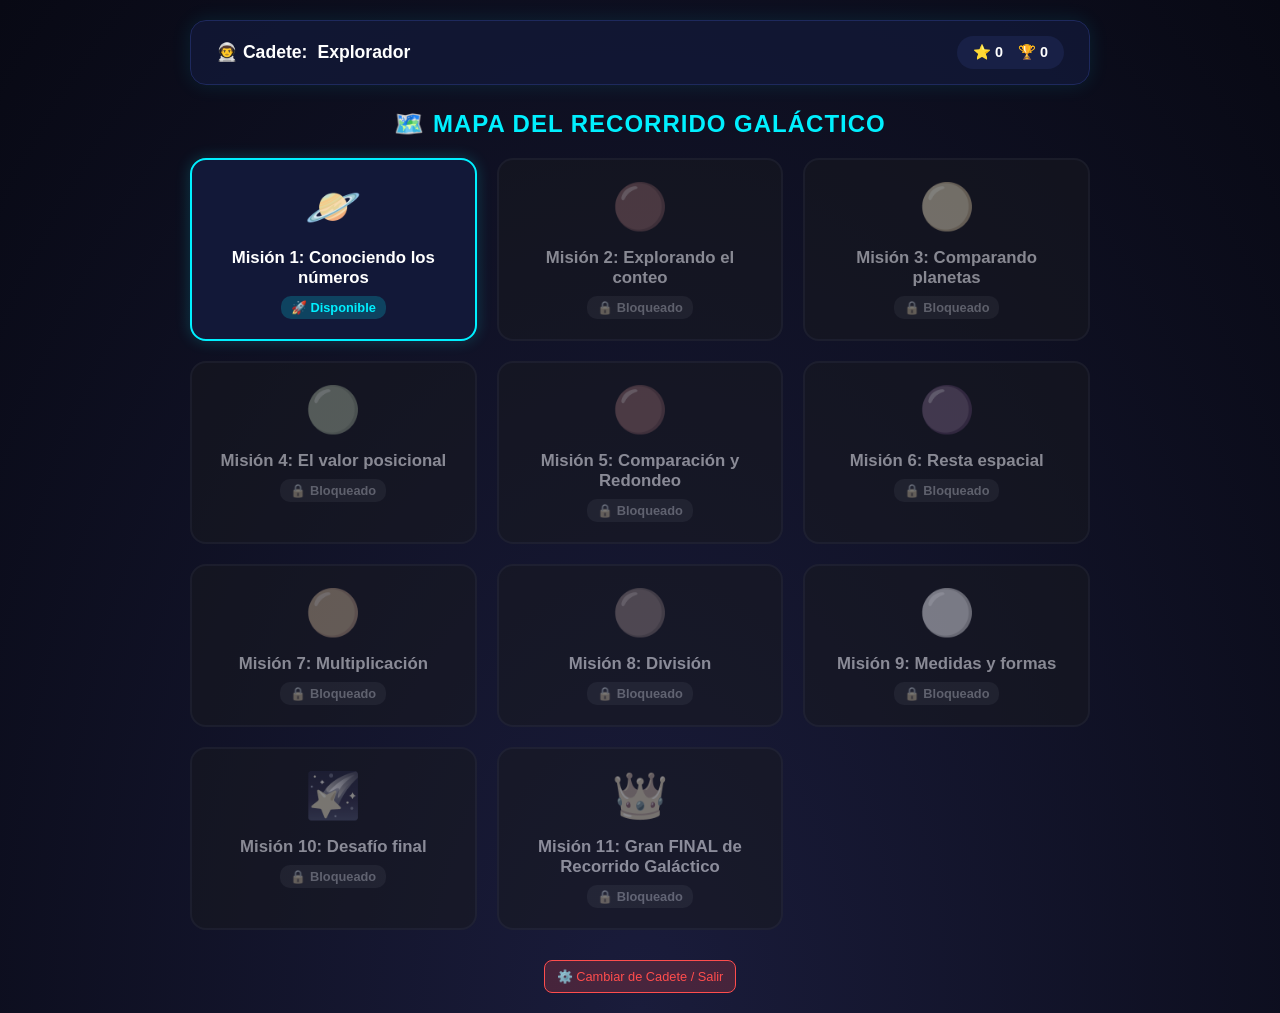
==== map.html @ 0db1de93 "Add initial map.html for galactic missions" ====
<!DOCTYPE html>
<html lang="es">
<head>
    <meta charset="UTF-8">
    <meta name="viewport" content="width=device-width, initial-scale=1.0">
    <title>Mapa de Misiones Espaciales</title>
    <link rel="stylesheet" href="style.css">
    <style>
        * {
            box-sizing: border-box;
            margin: 0;
            padding: 0;
            font-family: 'Segoe UI', Tahoma, Geneva, Verdana, sans-serif;
        }

        body {
            background-color: #0b0f26;
            color: #ffffff;
            min-height: 100vh;
            padding: 20px;
            display: flex;
            flex-direction: column;
            align-items: center;
        }

        .map-container {
            max-width: 900px;
            width: 100%;
        }

        header {
            display: flex;
            justify-content: space-between;
            align-items: center;
            background: rgba(18, 24, 56, 0.8);
            border: 1px solid #1e295d;
            padding: 15px 25px;
            border-radius: 16px;
            margin-bottom: 25px;
            box-shadow: 0 0 20px rgba(0, 240, 255, 0.1);
        }

        .user-info {
            display: flex;
            align-items: center;
            gap: 10px;
            font-weight: bold;
            font-size: 1.1rem;
        }

        .stats-badge {
            background: #182046;
            padding: 8px 16px;
            border-radius: 20px;
            font-size: 0.9rem;
            font-weight: bold;
            display: flex;
            gap: 15px;
        }

        h2 {
            text-align: center;
            color: #00f0ff;
            margin-bottom: 20px;
            letter-spacing: 1px;
        }

        .grid-planets {
            display: grid;
            grid-template-columns: repeat(auto-fit, minmax(220px, 1fr));
            gap: 20px;
        }

        .planet-card {
            background: #121838;
            border: 2px solid #1e295d;
            border-radius: 16px;
            padding: 20px;
            text-align: center;
            transition: all 0.3s ease;
            position: relative;
        }

        .planet-card.unlocked {
            border-color: #00f0ff;
            cursor: pointer;
            box-shadow: 0 0 15px rgba(0, 240, 255, 0.2);
        }

        .planet-card.unlocked:hover {
            transform: translateY(-5px);
            box-shadow: 0 0 25px rgba(0, 240, 255, 0.4);
            background: #182046;
        }

        .planet-card.locked {
            opacity: 0.5;
            filter: grayscale(80%);
            cursor: not-allowed;
        }

        .planet-emoji {
            font-size: 45px;
            margin-bottom: 10px;
        }

        .planet-title {
            font-size: 1.05rem;
            font-weight: bold;
            margin-bottom: 8px;
        }

        .status-tag {
            font-size: 0.8rem;
            font-weight: bold;
            padding: 4px 10px;
            border-radius: 10px;
            display: inline-block;
        }

        .tag-unlocked { background: rgba(0, 240, 255, 0.2); color: #00f0ff; }
        .tag-completed { background: rgba(0, 255, 136, 0.2); color: #00ff88; }
        .tag-locked { background: rgba(255, 255, 255, 0.1); color: #a0aec0; }

        .btn-restart {
            background: rgba(255, 77, 77, 0.2);
            color: #ff4d4d;
            border: 1px solid #ff4d4d;
            padding: 8px 12px;
            border-radius: 8px;
            cursor: pointer;
            font-size: 0.8rem;
            margin-top: 30px;
        }
    </style>
</head>
<body>

    <div class="map-container">
        <header>
            <div class="user-info">
                👨‍🚀 Cadete: <span id="display-name">Explorador</span>
            </div>
            <div class="stats-badge">
                <span>⭐ <span id="display-stars">0</span></span>
                <span>🏆 <span id="display-points">0</span></span>
            </div>
        </header>

        <h2>🗺️ MAPA DEL RECORRIDO GALÁCTICO</h2>

        <div class="grid-planets" id="planets-grid">
            <!-- Los planetas se renderizan dinámicamente -->
        </div>

        <div style="text-align: center;">
            <button class="btn-restart" id="btn-logout">⚙️ Cambiar de Cadete / Salir</button>
        </div>
    </div>

    <script>
        const PLANETAS_DATA = [
            { id: 1, name: "Conociendo los números", emoji: "🪐", page: "mission1.html" },
            { id: 2, name: "Explorando el conteo", emoji: "🔴", page: "mission2.html" },
            { id: 3, name: "Comparando planetas", emoji: "🟡", page: "mission3.html" },
            { id: 4, name: "El valor posicional", emoji: "🟢", page: "mission4.html" },
            { id: 5, name: "Comparación y Redondeo", emoji: "🔴", page: "mission5.html" },
            { id: 6, name: "Resta espacial", emoji: "🟣", page: "mission6.html" },
            { id: 7, name: "Multiplicación", emoji: "🟠", page: "mission7.html" },
            { id: 8, name: "División", emoji: "🟤", page: "mission8.html" },
            { id: 9, name: "Medidas y formas", emoji: "⚪", page: "mission9.html" },
            { id: 10, name: "Desafío final", emoji: "🌠", page: "mission10.html" },
            { id: 11, name: "Gran FINAL de Recorrido Galáctico", emoji: "👑", page: "mission11.html" }
        ];

        document.addEventListener("DOMContentLoaded", () => {
            // Cargar datos del estado
            let state = { playerName: "Explorador", stars: 0, points: 0, unlockedMissions: [1], completedMissions: [] };
            try {
                const saved = localStorage.getItem("GAME_STATE") || localStorage.getItem("MISION_ESPACIAL_DATA");
                if (saved) state = JSON.parse(saved);
            } catch(e) {}

            document.getElementById("display-name").textContent = state.playerName || state.username || "Explorador";
            document.getElementById("display-stars").textContent = state.stars || 0;
            document.getElementById("display-points").textContent = state.points || 0;

            const grid = document.getElementById("planets-grid");
            grid.innerHTML = "";

            const unlocked = state.unlockedMissions || [1];
            const completed = state.completedMissions || [];

            PLANETAS_DATA.forEach(p => {
                const isUnlocked = unlocked.includes(p.id);
                const isCompleted = completed.includes(p.id);

                const card = document.createElement("div");
                card.className = `planet-card ${isUnlocked ? 'unlocked' : 'locked'}`;

                let tagHtml = `<span class="status-tag tag-locked">🔒 Bloqueado</span>`;
                if (isCompleted) {
                    tagHtml = `<span class="status-tag tag-completed">✅ Completado</span>`;
                } else if (isUnlocked) {
                    tagHtml = `<span class="status-tag tag-unlocked">🚀 Disponible</span>`;
                }

                card.innerHTML = `
                    <div class="planet-emoji">${p.emoji}</div>
                    <div class="planet-title">Misión ${p.id}: ${p.name}</div>
                    ${tagHtml}
                `;

                if (isUnlocked) {
                    card.addEventListener("click", () => {
                        window.location.href = p.page;
                    });
                }

                grid.appendChild(card);
            });

            document.getElementById("btn-logout").addEventListener("click", () => {
                window.location.href = "index.html";
            });
        });
    </script>
</body>
</html>
---- style.css ----
/* ========================================== */
/* VARIABLES GLOBALES Y TEMA ESPACIAL         */
/* ========================================== */
:root {
    --bg-dark: #0a0c1b;
    --bg-space: #10142d;
    --primary-cyan: #00f2ff;
    --primary-purple: #7b2cbf;
    --primary-violet: #9d4edd;
    --accent-gold: #ffd166;
    --accent-glow: rgba(0, 242, 255, 0.4);
    --glass-bg: rgba(20, 26, 58, 0.65);
    --glass-border: rgba(255, 255, 255, 0.15);
    --glass-shadow: 0 8px 32px 0 rgba(0, 0, 0, 0.5);
    --text-light: #f8f9fa;
    --text-muted: #a0aab8;
    --font-family: 'Segoe UI', system-ui, -apple-system, sans-serif;
}

/* Reset Básico */
* {
    margin: 0;
    padding: 0;
    box-sizing: border-box;
    font-family: var(--font-family);
    user-select: none;
}

body {
    background-color: var(--bg-dark);
    color: var(--text-light);
    min-height: 100vh;
    overflow-x: hidden;
    position: relative;
    background: radial-gradient(ellipse at bottom, #1a1c3b 0%, #080914 100%);
}

/* ========================================== */
/* FONDO DE ESTRELLAS Y GALAXIA ANIMADO       */
/* ========================================== */
#stars-container, #stars2-container {
    position: fixed;
    top: 0;
    left: 0;
    width: 100%;
    height: 100%;
    pointer-events: none;
    z-index: 0;
}

#stars-container {
    background: radial-gradient(2px 2px at 20px 30px, #fff, rgba(0,0,0,0)),
                radial-gradient(2px 2px at 40px 70px, rgba(0, 242, 255, 0.8), rgba(0,0,0,0)),
                radial-gradient(1px 1px at 90px 40px, #fff, rgba(0,0,0,0)),
                radial-gradient(2px 2px at 160px 120px, #9d4edd, rgba(0,0,0,0));
    background-repeat: repeat;
    background-size: 200px 200px;
    opacity: 0.6;
    animation: starsMove 100s linear infinite;
}

#stars2-container {
    background: radial-gradient(1.5px 1.5px at 50px 160px, #fff, rgba(0,0,0,0)),
                radial-gradient(2px 2px at 130px 80px, #ffd166, rgba(0,0,0,0));
    background-repeat: repeat;
    background-size: 300px 300px;
    opacity: 0.4;
    animation: starsMove 150s linear infinite reverse;
}

@keyframes starsMove {
    from { transform: translateY(0); }
    to { transform: translateY(-1000px); }
}

/* Container Principal */
.app-container {
    position: relative;
    z-index: 1;
    max-width: 1200px;
    margin: 0 auto;
    padding: 20px;
    min-height: 100vh;
    display: flex;
    flex-direction: column;
    justify-content: center;
}

/* Estilo Glassmorphism General */
.glassmorphism {
    background: var(--glass-bg);
    backdrop-filter: blur(16px);
    -webkit-backdrop-filter: blur(16px);
    border: 1px solid var(--glass-border);
    border-radius: 24px;
    box-shadow: var(--glass-shadow);
}

/* Manejo de Pantallas */
.screen {
    display: none;
    opacity: 0;
    transition: opacity 0.4s ease-in-out;
}

.screen.active {
    display: flex;
    flex-direction: column;
    align-items: center;
    opacity: 1;
}

/* ========================================== */
/* PANTALLA DE INICIO                         */
/* ========================================== */
.hero-card {
    width: 100%;
    max-width: 520px;
    padding: 40px 30px;
    text-align: center;
    position: relative;
    border: 1px solid rgba(0, 242, 255, 0.3);
    box-shadow: 0 0 30px rgba(0, 242, 255, 0.15);
}

.space-ship-badge {
    font-size: 3.5rem;
    margin-bottom: 10px;
    display: inline-block;
    filter: drop-shadow(0 0 15px var(--primary-cyan));
    animation: floatShip 3s ease-in-out infinite;
}

@keyframes floatShip {
    0%, 100% { transform: translateY(0) rotate(0deg); }
    50% { transform: translateY(-10px) rotate(3deg); }
}

.game-title {
    font-size: 2.2rem;
    font-weight: 800;
    letter-spacing: 2px;
    color: var(--text-light);
    text-transform: uppercase;
    line-height: 1.2;
}

.game-title .highlight {
    color: var(--primary-cyan);
    text-shadow: 0 0 15px rgba(0, 242, 255, 0.6);
}

.game-subtitle {
    font-size: 0.95rem;
    color: var(--text-muted);
    margin: 12px 0 25px 0;
    font-style: italic;
}

/* Perfil del Jugador */
.player-profile-card {
    background: rgba(10, 12, 27, 0.6);
    border: 1px solid rgba(255, 255, 255, 0.1);
    border-radius: 16px;
    padding: 15px;
    display: flex;
    align-items: center;
    gap: 15px;
    margin-bottom: 20px;
}

.avatar-selection .avatar-icon {
    font-size: 2.2rem;
    background: rgba(157, 78, 221, 0.2);
    border: 1px solid var(--primary-violet);
    padding: 10px;
    border-radius: 50%;
    box-shadow: 0 0 10px rgba(157, 78, 221, 0.4);
}

.player-info {
    flex: 1;
    text-align: left;
}

.player-info label {
    display: block;
    font-size: 0.75rem;
    color: var(--primary-cyan);
    text-transform: uppercase;
    letter-spacing: 1px;
    margin-bottom: 4px;
}

.player-info input {
    width: 100%;
    background: transparent;
    border: none;
    border-bottom: 2px solid var(--primary-cyan);
    color: var(--text-light);
    font-size: 1.1rem;
    font-weight: 600;
    outline: none;
    padding: 2px 0;
}

/* Barra de Estadísticas */
.stats-summary-bar {
    display: flex;
    justify-content: space-around;
    gap: 15px;
    margin-bottom: 30px;
}

.stat-badge {
    background: rgba(255, 255, 255, 0.05);
    padding: 8px 16px;
    border-radius: 12px;
    font-size: 0.9rem;
    border: 1px solid rgba(255, 255, 255, 0.08);
}

.stat-badge .stat-icon {
    margin-right: 5px;
}

/* Botones con estilo Neón */
.btn-primary-space {
    width: 100%;
    background: linear-gradient(135deg, var(--primary-cyan), var(--primary-purple));
    color: #fff;
    border: none;
    padding: 16px 24px;
    border-radius: 16px;
    font-size: 1.1rem;
    font-weight: 700;
    letter-spacing: 1.5px;
    cursor: pointer;
    box-shadow: 0 0 20px rgba(0, 242, 255, 0.4);
    transition: all 0.3s ease;
    display: flex;
    align-items: center;
    justify-content: center;
    gap: 10px;
}

.btn-primary-space:hover {
    transform: translateY(-3px) scale(1.02);
    box-shadow: 0 0 30px rgba(0, 242, 255, 0.7);
}

.btn-primary-space:active {
    transform: translateY(1px);
}

.btn-secondary-space {
    background: rgba(255, 255, 255, 0.1);
    border: 1px solid rgba(255, 255, 255, 0.2);
    color: var(--text-light);
    padding: 8px 14px;
    border-radius: 10px;
    font-size: 0.85rem;
    cursor: pointer;
    transition: all 0.2s ease;
}

.btn-secondary-space:hover {
    background: rgba(255, 255, 255, 0.2);
}

/* ========================================== */
/* PANTALLA MAPA DEL UNIVERSO                 */
/* ========================================== */
.map-view {
    width: 100%;
    text-align: center;
    margin-top: 20px;
}

.top-nav {
    width: 100%;
    display: flex;
    justify-content: space-between;
    align-items: center;
    padding: 12px 24px;
    margin-bottom: 20px;
}

.user-pill {
    display: flex;
    align-items: center;
    gap: 8px;
    font-weight: 600;
}

.nav-stats {
    display: flex;
    gap: 15px;
}

.stat-pill {
    background: rgba(0, 0, 0, 0.3);
    padding: 6px 14px;
    border-radius: 20px;
    border: 1px solid rgba(255, 255, 255, 0.1);
    font-weight: 600;
}

.section-title {
    font-size: 1.8rem;
    color: var(--primary-cyan);
    text-shadow: 0 0 10px rgba(0, 242, 255, 0.4);
}

.section-subtitle {
    color: var(--text-muted);
    font-size: 0.95rem;
    margin-bottom: 30px;
}

/* Rejilla de Planetas */
.planets-grid {
    display: grid;
    grid-template-columns: repeat(auto-fit, minmax(220px, 1fr));
    gap: 25px;
    padding: 10px;
}

/* Tarjeta de Planeta */
.planet-card {
    background: var(--glass-bg);
    border: 1px solid var(--glass-border);
    border-radius: 20px;
    padding: 20px;
    text-align: center;
    position: relative;
    transition: all 0.3s ease;
    display: flex;
    flex-direction: column;
    align-items: center;
}

.planet-card.unlocked {
    border-color: var(--primary-cyan);
    box-shadow: 0 0 20px rgba(0, 242, 255, 0.2);
    cursor: pointer;
}

.planet-card.unlocked:hover {
    transform: translateY(-8px) scale(1.03);
    box-shadow: 0 0 30px rgba(0, 242, 255, 0.5);
}

.planet-card.locked {
    opacity: 0.5;
    filter: grayscale(80%);
    cursor: not-allowed;
}

.planet-visual {
    font-size: 3.5rem;
    margin: 10px 0;
    filter: drop-shadow(0 0 10px rgba(255, 255, 255, 0.3));
}

.planet-card.unlocked .planet-visual {
    animation: pulsePlanet 4s ease-in-out infinite;
}

@keyframes pulsePlanet {
    0%, 100% { transform: scale(1); }
    50% { transform: scale(1.08); }
}

.planet-number {
    font-size: 0.75rem;
    text-transform: uppercase;
    letter-spacing: 1px;
    color: var(--primary-cyan);
    font-weight: 700;
}

.planet-title {
    font-size: 1.1rem;
    font-weight: 600;
    margin: 5px 0 10px 0;
}

.planet-status-badge {
    font-size: 0.8rem;
    padding: 4px 10px;
    border-radius: 12px;
    background: rgba(0, 0, 0, 0.4);
}

.planet-card.locked .planet-status-badge {
    color: #ff4d4d;
}

.planet-card.unlocked .planet-status-badge {
    color: #00ff88;
}

/* ========================================== */
/* ADAPTACIÓN RESPONSIVA (CELULARES/TABLETS)   */
/* ========================================== */
@media (max-width: 768px) {
    .hero-card {
        padding: 25px 20px;
    }

    .game-title {
        font-size: 1.7rem;
    }

    .top-nav {
        flex-direction: column;
        gap: 10px;
    }

    .planets-grid {
        grid-template-columns: repeat(auto-fit, minmax(150px, 1fr));
        gap: 15px;
    }

    .planet-visual {
        font-size: 2.8rem;
    }
}
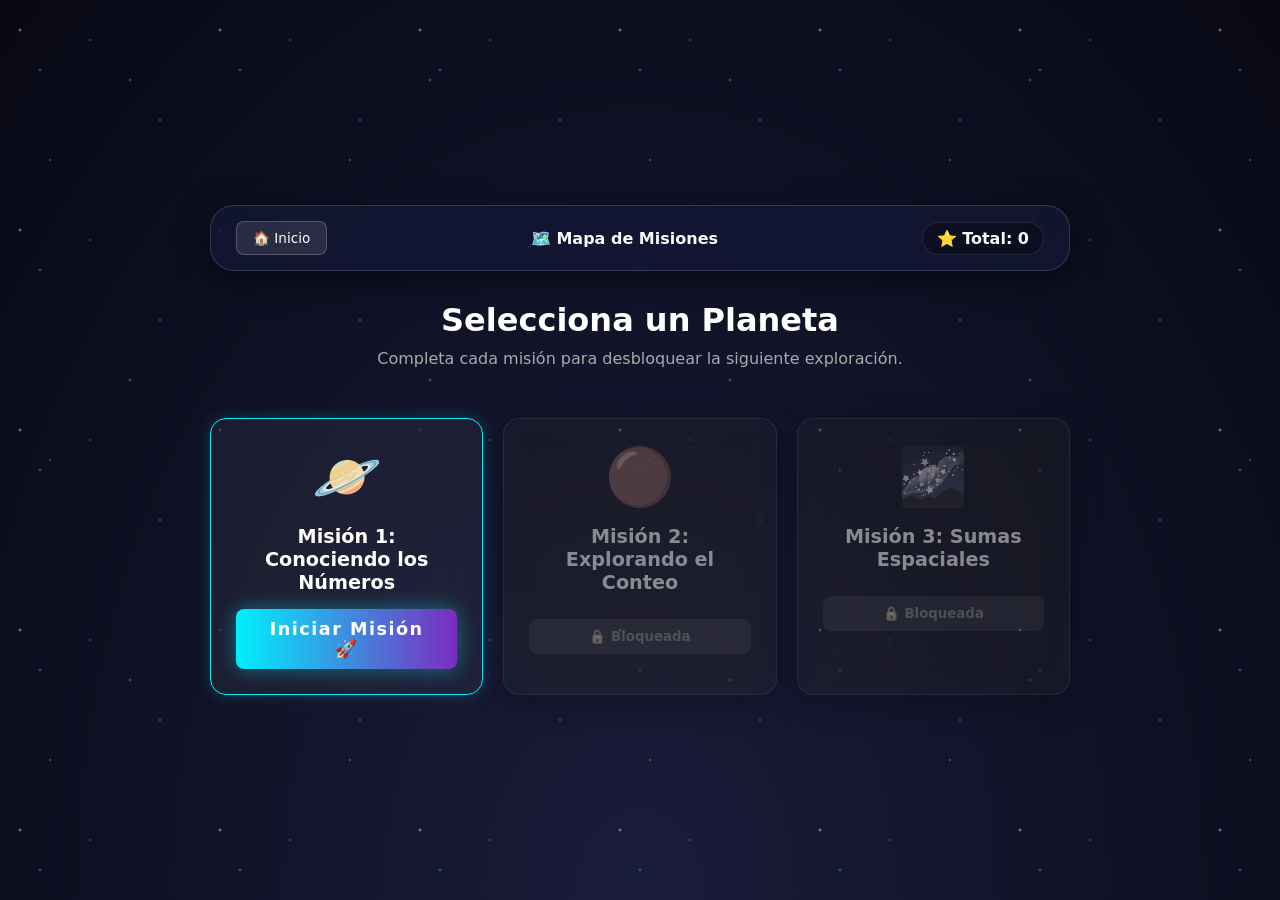
==== commit f1262a14: "Refactor HTML and CSS for mission map layout" ====
--- a/map.html
+++ b/map.html
@@ -6,221 +6,215 @@
     <title>Mapa de Misiones Espaciales</title>
     <link rel="stylesheet" href="style.css">
     <style>
-        * {
-            box-sizing: border-box;
-            margin: 0;
-            padding: 0;
-            font-family: 'Segoe UI', Tahoma, Geneva, Verdana, sans-serif;
-        }
-
-        body {
-            background-color: #0b0f26;
-            color: #ffffff;
-            min-height: 100vh;
-            padding: 20px;
-            display: flex;
-            flex-direction: column;
-            align-items: center;
-        }
-
         .map-container {
             max-width: 900px;
-            width: 100%;
-        }
-
-        header {
+            margin: 0 auto;
+            padding: 20px;
+        }
+
+        .map-header {
             display: flex;
             justify-content: space-between;
             align-items: center;
-            background: rgba(18, 24, 56, 0.8);
-            border: 1px solid #1e295d;
+            margin-bottom: 30px;
             padding: 15px 25px;
+        }
+
+        .missions-grid {
+            display: grid;
+            grid-template-columns: repeat(auto-fit, minmax(250px, 1fr));
+            gap: 20px;
+            margin-top: 20px;
+        }
+
+        .mission-card {
+            padding: 25px;
             border-radius: 16px;
-            margin-bottom: 25px;
-            box-shadow: 0 0 20px rgba(0, 240, 255, 0.1);
-        }
-
-        .user-info {
-            display: flex;
-            align-items: center;
-            gap: 10px;
-            font-weight: bold;
-            font-size: 1.1rem;
-        }
-
-        .stats-badge {
-            background: #182046;
-            padding: 8px 16px;
-            border-radius: 20px;
-            font-size: 0.9rem;
-            font-weight: bold;
-            display: flex;
-            gap: 15px;
-        }
-
-        h2 {
-            text-align: center;
-            color: #00f0ff;
-            margin-bottom: 20px;
-            letter-spacing: 1px;
-        }
-
-        .grid-planets {
-            display: grid;
-            grid-template-columns: repeat(auto-fit, minmax(220px, 1fr));
-            gap: 20px;
-        }
-
-        .planet-card {
-            background: #121838;
-            border: 2px solid #1e295d;
-            border-radius: 16px;
-            padding: 20px;
             text-align: center;
             transition: all 0.3s ease;
             position: relative;
-        }
-
-        .planet-card.unlocked {
+            background: rgba(255, 255, 255, 0.05);
+            border: 1px solid rgba(255, 255, 255, 0.15);
+        }
+
+        /* Estado: Bloqueado */
+        .mission-card.locked {
+            opacity: 0.5;
+            filter: grayscale(0.8);
+            cursor: not-allowed;
+        }
+
+        /* Estado: Desbloqueado */
+        .mission-card.unlocked {
+            opacity: 1;
+            filter: none;
             border-color: #00f0ff;
+            box-shadow: 0 0 15px rgba(0, 240, 255, 0.2);
             cursor: pointer;
-            box-shadow: 0 0 15px rgba(0, 240, 255, 0.2);
-        }
-
-        .planet-card.unlocked:hover {
+        }
+
+        .mission-card.unlocked:hover {
             transform: translateY(-5px);
             box-shadow: 0 0 25px rgba(0, 240, 255, 0.4);
-            background: #182046;
-        }
-
-        .planet-card.locked {
-            opacity: 0.5;
-            filter: grayscale(80%);
+        }
+
+        /* Estado: Completado */
+        .mission-card.completed {
+            border-color: #00ff88;
+            box-shadow: 0 0 15px rgba(0, 255, 136, 0.3);
+        }
+
+        .mission-card.completed::after {
+            content: "✓ COMPLETADA";
+            position: absolute;
+            top: 10px;
+            right: 15px;
+            font-size: 0.75rem;
+            font-weight: bold;
+            color: #00ff88;
+        }
+
+        .planet-icon {
+            font-size: 3.5rem;
+            margin-bottom: 15px;
+        }
+
+        .mission-title {
+            font-size: 1.2rem;
+            font-weight: bold;
+            margin-bottom: 10px;
+            color: #ffffff;
+        }
+
+        .btn-start {
+            margin-top: 15px;
+            padding: 10px 20px;
+            border-radius: 8px;
+            border: none;
+            font-weight: bold;
+            cursor: pointer;
+            width: 100%;
+        }
+
+        .btn-locked {
+            background: rgba(255, 255, 255, 0.1);
+            color: #888;
             cursor: not-allowed;
         }
 
-        .planet-emoji {
-            font-size: 45px;
-            margin-bottom: 10px;
-        }
-
-        .planet-title {
-            font-size: 1.05rem;
-            font-weight: bold;
-            margin-bottom: 8px;
-        }
-
-        .status-tag {
-            font-size: 0.8rem;
-            font-weight: bold;
-            padding: 4px 10px;
-            border-radius: 10px;
-            display: inline-block;
-        }
-
-        .tag-unlocked { background: rgba(0, 240, 255, 0.2); color: #00f0ff; }
-        .tag-completed { background: rgba(0, 255, 136, 0.2); color: #00ff88; }
-        .tag-locked { background: rgba(255, 255, 255, 0.1); color: #a0aec0; }
-
-        .btn-restart {
-            background: rgba(255, 77, 77, 0.2);
-            color: #ff4d4d;
-            border: 1px solid #ff4d4d;
-            padding: 8px 12px;
+        .btn-active {
+            background: linear-gradient(90deg, #00f0ff, #7b2cbf);
+            color: white;
+        }
+
+        .btn-secondary-space {
+            background: rgba(255, 255, 255, 0.1);
+            color: white;
+            border: 1px solid rgba(255, 255, 255, 0.2);
+            padding: 8px 16px;
             border-radius: 8px;
             cursor: pointer;
-            font-size: 0.8rem;
-            margin-top: 30px;
         }
     </style>
 </head>
 <body>
 
-    <div class="map-container">
-        <header>
-            <div class="user-info">
-                👨‍🚀 Cadete: <span id="display-name">Explorador</span>
+    <div id="stars-container"></div>
+    <div id="stars2-container"></div>
+
+    <div class="app-container map-container">
+        
+        <!-- Header con Estadísticas -->
+        <header class="glassmorphism map-header">
+            <button id="btn-home" class="btn-secondary-space">🏠 Inicio</button>
+            <div class="user-pill">🗺️ Mapa de Misiones</div>
+            <div class="stat-pill">⭐ Total: <span id="total-stars">0</span></div>
+        </header>
+
+        <h1 style="text-align: center; margin-bottom: 10px; color: white;">Selecciona un Planeta</h1>
+        <p style="text-align: center; color: #aaa; margin-bottom: 30px;">Completa cada misión para desbloquear la siguiente exploración.</p>
+
+        <!-- Grid con las Misiones -->
+        <div class="missions-grid">
+            
+            <!-- Misión 1 -->
+            <div class="glassmorphism mission-card locked" id="card-m1">
+                <div class="planet-icon">🪐</div>
+                <div class="mission-title">Misión 1: Conociendo los Números</div>
+                <button class="btn-start btn-locked" id="btn-m1" disabled>🔒 Bloqueada</button>
             </div>
-            <div class="stats-badge">
-                <span>⭐ <span id="display-stars">0</span></span>
-                <span>🏆 <span id="display-points">0</span></span>
+
+            <!-- Misión 2 -->
+            <div class="glassmorphism mission-card locked" id="card-m2">
+                <div class="planet-icon">🔴</div>
+                <div class="mission-title">Misión 2: Explorando el Conteo</div>
+                <button class="btn-start btn-locked" id="btn-m2" disabled>🔒 Bloqueada</button>
             </div>
-        </header>
-
-        <h2>🗺️ MAPA DEL RECORRIDO GALÁCTICO</h2>
-
-        <div class="grid-planets" id="planets-grid">
-            <!-- Los planetas se renderizan dinámicamente -->
+
+            <!-- Misión 3 -->
+            <div class="glassmorphism mission-card locked" id="card-m3">
+                <div class="planet-icon">🌌</div>
+                <div class="mission-title">Misión 3: Sumas Espaciales</div>
+                <button class="btn-start btn-locked" id="btn-m3" disabled>🔒 Bloqueada</button>
+            </div>
+
         </div>
 
-        <div style="text-align: center;">
-            <button class="btn-restart" id="btn-logout">⚙️ Cambiar de Cadete / Salir</button>
-        </div>
     </div>
 
     <script>
-        const PLANETAS_DATA = [
-            { id: 1, name: "Conociendo los números", emoji: "🪐", page: "mission1.html" },
-            { id: 2, name: "Explorando el conteo", emoji: "🔴", page: "mission2.html" },
-            { id: 3, name: "Comparando planetas", emoji: "🟡", page: "mission3.html" },
-            { id: 4, name: "El valor posicional", emoji: "🟢", page: "mission4.html" },
-            { id: 5, name: "Comparación y Redondeo", emoji: "🔴", page: "mission5.html" },
-            { id: 6, name: "Resta espacial", emoji: "🟣", page: "mission6.html" },
-            { id: 7, name: "Multiplicación", emoji: "🟠", page: "mission7.html" },
-            { id: 8, name: "División", emoji: "🟤", page: "mission8.html" },
-            { id: 9, name: "Medidas y formas", emoji: "⚪", page: "mission9.html" },
-            { id: 10, name: "Desafío final", emoji: "🌠", page: "mission10.html" },
-            { id: 11, name: "Gran FINAL de Recorrido Galáctico", emoji: "👑", page: "mission11.html" }
-        ];
-
         document.addEventListener("DOMContentLoaded", () => {
-            // Cargar datos del estado
-            let state = { playerName: "Explorador", stars: 0, points: 0, unlockedMissions: [1], completedMissions: [] };
+            // 1. Obtener los datos guardados
+            let data = {};
             try {
                 const saved = localStorage.getItem("GAME_STATE") || localStorage.getItem("MISION_ESPACIAL_DATA");
-                if (saved) state = JSON.parse(saved);
+                if (saved) data = JSON.parse(saved);
             } catch(e) {}
 
-            document.getElementById("display-name").textContent = state.playerName || state.username || "Explorador";
-            document.getElementById("display-stars").textContent = state.stars || 0;
-            document.getElementById("display-points").textContent = state.points || 0;
-
-            const grid = document.getElementById("planets-grid");
-            grid.innerHTML = "";
-
-            const unlocked = state.unlockedMissions || [1];
-            const completed = state.completedMissions || [];
-
-            PLANETAS_DATA.forEach(p => {
-                const isUnlocked = unlocked.includes(p.id);
-                const isCompleted = completed.includes(p.id);
-
-                const card = document.createElement("div");
-                card.className = `planet-card ${isUnlocked ? 'unlocked' : 'locked'}`;
-
-                let tagHtml = `<span class="status-tag tag-locked">🔒 Bloqueado</span>`;
+            // Valores predeterminados si es la primera vez que juega
+            const unlocked = data.unlockedMissions || [1];
+            const completed = data.completedMissions || [];
+            const stars = data.stars || 0;
+
+            // Actualizar total de estrellas en pantalla
+            document.getElementById("total-stars").textContent = stars;
+
+            // Definición de las misiones disponibles
+            const misiones = [
+                { id: 1, card: "card-m1", btn: "btn-m1", file: "mission1.html" },
+                { id: 2, card: "card-m2", btn: "btn-m2", file: "mission2.html" },
+                { id: 3, card: "card-m3", btn: "btn-m3", file: "mission3.html" }
+            ];
+
+            // 2. Renderizar el estado de cada planeta/misión
+            misiones.forEach(m => {
+                const cardEl = document.getElementById(m.card);
+                const btnEl = document.getElementById(m.btn);
+
+                const isUnlocked = unlocked.includes(m.id);
+                const isCompleted = completed.includes(m.id);
+
+                if (isUnlocked) {
+                    cardEl.classList.remove("locked");
+                    cardEl.classList.add("unlocked");
+                    btnEl.classList.remove("btn-locked");
+                    btnEl.classList.add("btn-primary-space", "btn-active");
+                    btnEl.removeAttribute("disabled");
+                    btnEl.textContent = isCompleted ? "Revisar Misión 🚀" : "Iniciar Misión 🚀";
+
+                    // Al hacer clic lleva a la misión
+                    cardEl.onclick = () => {
+                        window.location.href = m.file;
+                    };
+                }
+
                 if (isCompleted) {
-                    tagHtml = `<span class="status-tag tag-completed">✅ Completado</span>`;
-                } else if (isUnlocked) {
-                    tagHtml = `<span class="status-tag tag-unlocked">🚀 Disponible</span>`;
+                    cardEl.classList.add("completed");
                 }
-
-                card.innerHTML = `
-                    <div class="planet-emoji">${p.emoji}</div>
-                    <div class="planet-title">Misión ${p.id}: ${p.name}</div>
-                    ${tagHtml}
-                `;
-
-                if (isUnlocked) {
-                    card.addEventListener("click", () => {
-                        window.location.href = p.page;
-                    });
-                }
-
-                grid.appendChild(card);
             });
 
-            document.getElementById("btn-logout").addEventListener("click", () => {
+            // Botón Inicio
+            document.getElementById("btn-home").addEventListener("click", () => {
                 window.location.href = "index.html";
             });
         });
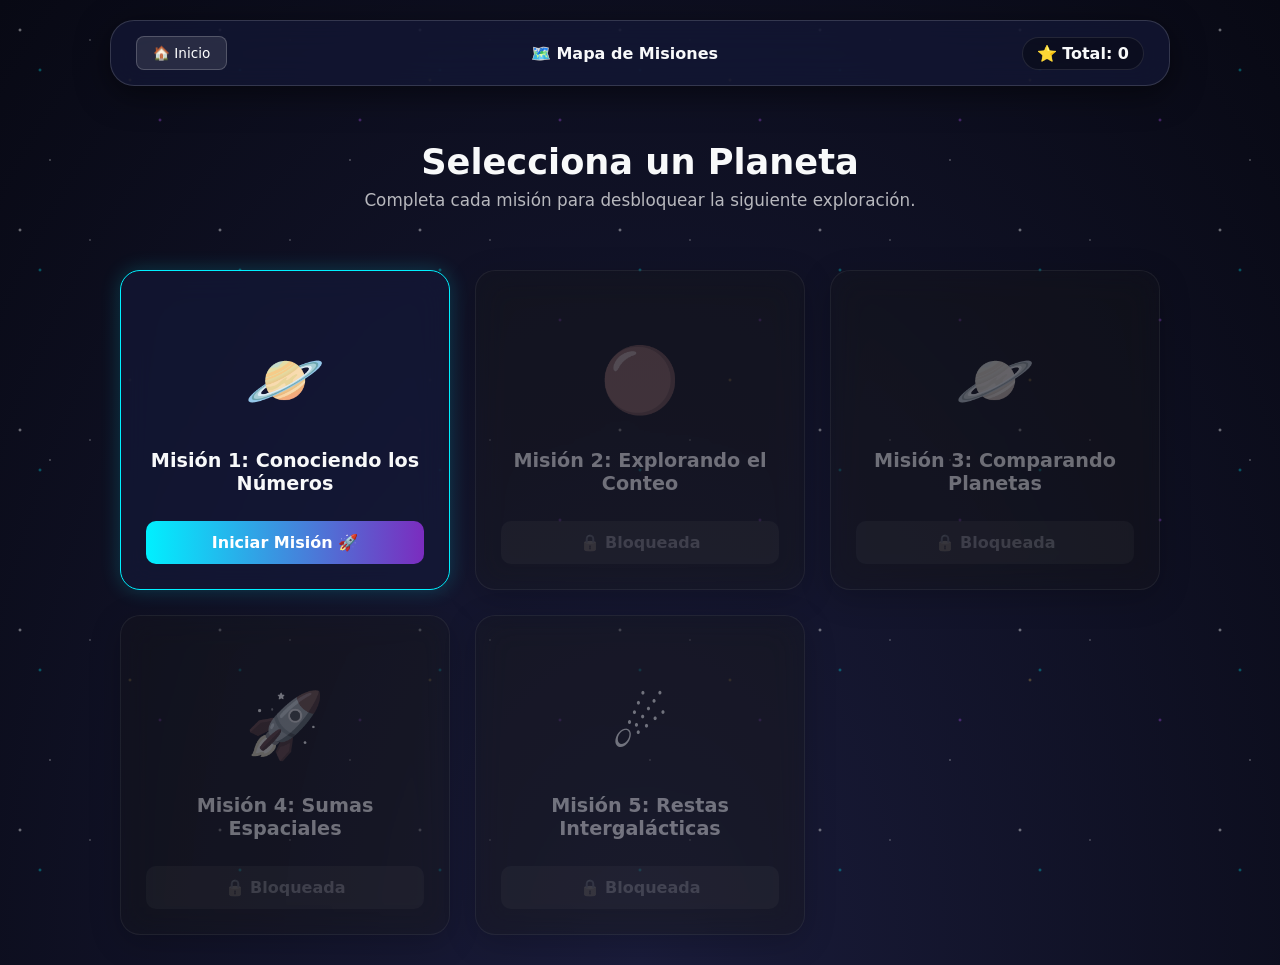
==== commit 1ac492d4: "Update map layout and styling for planets and missions" ====
--- a/map.html
+++ b/map.html
@@ -7,7 +7,7 @@
     <link rel="stylesheet" href="style.css">
     <style>
         .map-container {
-            max-width: 900px;
+            max-width: 1100px;
             margin: 0 auto;
             padding: 20px;
         }
@@ -16,95 +16,106 @@
             display: flex;
             justify-content: space-between;
             align-items: center;
-            margin-bottom: 30px;
+            margin-bottom: 25px;
             padding: 15px 25px;
         }
 
-        .missions-grid {
+        .title-section {
+            text-align: center;
+            margin: 30px 0;
+        }
+
+        .title-section h1 {
+            font-size: 2.2rem;
+            margin-bottom: 8px;
+        }
+
+        .title-section p {
+            color: rgba(255, 255, 255, 0.7);
+            font-size: 1.05rem;
+        }
+
+        /* CUADRÍCULA DE PLANETAS / MISIONES */
+        .planets-grid {
             display: grid;
-            grid-template-columns: repeat(auto-fit, minmax(250px, 1fr));
-            gap: 20px;
+            grid-template-columns: repeat(auto-fit, minmax(260px, 1fr));
+            gap: 25px;
             margin-top: 20px;
         }
 
-        .mission-card {
+        .planet-card {
             padding: 25px;
-            border-radius: 16px;
             text-align: center;
-            transition: all 0.3s ease;
+            display: flex;
+            flex-direction: column;
+            align-items: center;
+            justify-content: space-between;
+            min-height: 320px;
             position: relative;
-            background: rgba(255, 255, 255, 0.05);
-            border: 1px solid rgba(255, 255, 255, 0.15);
-        }
-
-        /* Estado: Bloqueado */
-        .mission-card.locked {
-            opacity: 0.5;
+            transition: transform 0.3s ease, box-shadow 0.3s ease;
+        }
+
+        .planet-card:hover:not(.locked) {
+            transform: translateY(-5px);
+            box-shadow: 0 10px 25px rgba(0, 240, 255, 0.2);
+        }
+
+        .planet-card.completed {
+            border-color: #00ff88;
+        }
+
+        .planet-card.unlocked {
+            border-color: #00f0ff;
+        }
+
+        .planet-card.locked {
+            opacity: 0.4;
             filter: grayscale(0.8);
-            cursor: not-allowed;
-        }
-
-        /* Estado: Desbloqueado */
-        .mission-card.unlocked {
-            opacity: 1;
-            filter: none;
-            border-color: #00f0ff;
-            box-shadow: 0 0 15px rgba(0, 240, 255, 0.2);
-            cursor: pointer;
-        }
-
-        .mission-card.unlocked:hover {
-            transform: translateY(-5px);
-            box-shadow: 0 0 25px rgba(0, 240, 255, 0.4);
-        }
-
-        /* Estado: Completado */
-        .mission-card.completed {
-            border-color: #00ff88;
-            box-shadow: 0 0 15px rgba(0, 255, 136, 0.3);
-        }
-
-        .mission-card.completed::after {
-            content: "✓ COMPLETADA";
-            position: absolute;
-            top: 10px;
-            right: 15px;
-            font-size: 0.75rem;
+        }
+
+        .badge-completed {
+            color: #00ff88;
             font-weight: bold;
-            color: #00ff88;
+            font-size: 0.85rem;
+            margin-bottom: 10px;
         }
 
         .planet-icon {
-            font-size: 3.5rem;
-            margin-bottom: 15px;
-        }
-
-        .mission-title {
+            font-size: 4rem;
+            margin: 15px 0;
+        }
+
+        .planet-title {
             font-size: 1.2rem;
             font-weight: bold;
-            margin-bottom: 10px;
-            color: #ffffff;
+            margin-bottom: 15px;
+        }
+
+        .btn-mission {
+            width: 100%;
+            padding: 12px;
+            border-radius: 10px;
+            font-weight: bold;
+            font-size: 1rem;
+            cursor: pointer;
+            border: none;
+            transition: all 0.2s ease;
         }
 
         .btn-start {
-            margin-top: 15px;
-            padding: 10px 20px;
-            border-radius: 8px;
-            border: none;
-            font-weight: bold;
-            cursor: pointer;
-            width: 100%;
-        }
-
-        .btn-locked {
-            background: rgba(255, 255, 255, 0.1);
-            color: #888;
-            cursor: not-allowed;
-        }
-
-        .btn-active {
             background: linear-gradient(90deg, #00f0ff, #7b2cbf);
             color: white;
+        }
+
+        .btn-review {
+            background: linear-gradient(90deg, #00f0ff, #7b2cbf);
+            color: white;
+        }
+
+        .btn-locked {
+            background: rgba(255, 255, 255, 0.08);
+            color: rgba(255, 255, 255, 0.4);
+            cursor: not-allowed;
         }
 
         .btn-secondary-space {
@@ -124,100 +135,90 @@
 
     <div class="app-container map-container">
         
-        <!-- Header con Estadísticas -->
+        <!-- Header del Mapa -->
         <header class="glassmorphism map-header">
-            <button id="btn-home" class="btn-secondary-space">🏠 Inicio</button>
+            <button id="btn-home" class="btn-secondary-space" onclick="window.location.href='index.html'">🏠 Inicio</button>
             <div class="user-pill">🗺️ Mapa de Misiones</div>
             <div class="stat-pill">⭐ Total: <span id="total-stars">0</span></div>
         </header>
 
-        <h1 style="text-align: center; margin-bottom: 10px; color: white;">Selecciona un Planeta</h1>
-        <p style="text-align: center; color: #aaa; margin-bottom: 30px;">Completa cada misión para desbloquear la siguiente exploración.</p>
-
-        <!-- Grid con las Misiones -->
-        <div class="missions-grid">
-            
-            <!-- Misión 1 -->
-            <div class="glassmorphism mission-card locked" id="card-m1">
-                <div class="planet-icon">🪐</div>
-                <div class="mission-title">Misión 1: Conociendo los Números</div>
-                <button class="btn-start btn-locked" id="btn-m1" disabled>🔒 Bloqueada</button>
-            </div>
-
-            <!-- Misión 2 -->
-            <div class="glassmorphism mission-card locked" id="card-m2">
-                <div class="planet-icon">🔴</div>
-                <div class="mission-title">Misión 2: Explorando el Conteo</div>
-                <button class="btn-start btn-locked" id="btn-m2" disabled>🔒 Bloqueada</button>
-            </div>
-
-            <!-- Misión 3 -->
-            <div class="glassmorphism mission-card locked" id="card-m3">
-                <div class="planet-icon">🌌</div>
-                <div class="mission-title">Misión 3: Sumas Espaciales</div>
-                <button class="btn-start btn-locked" id="btn-m3" disabled>🔒 Bloqueada</button>
-            </div>
-
+        <!-- Título principal -->
+        <div class="title-section">
+            <h1>Selecciona un Planeta</h1>
+            <p>Completa cada misión para desbloquear la siguiente exploración.</p>
         </div>
 
+        <!-- Contenedor donde se muestran TODOS los planetas/misiones -->
+        <div class="planets-grid" id="planets-container">
+            <!-- Se generan dinámicamente con JS -->
+        </div>
+
     </div>
 
     <script>
-        document.addEventListener("DOMContentLoaded", () => {
-            // 1. Obtener los datos guardados
-            let data = {};
+        // LISTA DE TODAS LAS MISIONES DISPONIBLES
+        const misiones = [
+            { id: 1, titulo: "Misión 1: Conociendo los Números", icono: "🪐", url: "mission1.html" },
+            { id: 2, titulo: "Misión 2: Explorando el Conteo", icono: "🔴", url: "mission2.html" },
+            { id: 3, titulo: "Misión 3: Comparando Planetas", icono: "🪐", url: "mission3.html" },
+            { id: 4, titulo: "Misión 4: Sumas Espaciales", icono: "🚀", url: "mission4.html" },
+            { id: 5, titulo: "Misión 5: Restas Intergalácticas", icono: "☄️", url: "mission5.html" }
+        ];
+
+        function renderizarMapa() {
+            // Cargar datos guardados
+            let data = { stars: 0, completedMissions: [], unlockedMissions: [1] };
             try {
                 const saved = localStorage.getItem("GAME_STATE") || localStorage.getItem("MISION_ESPACIAL_DATA");
-                if (saved) data = JSON.parse(saved);
+                if (saved) {
+                    const parsed = JSON.parse(saved);
+                    data.stars = parsed.stars || 0;
+                    data.completedMissions = parsed.completedMissions || [];
+                    data.unlockedMissions = parsed.unlockedMissions || [1];
+                }
             } catch(e) {}
 
-            // Valores predeterminados si es la primera vez que juega
-            const unlocked = data.unlockedMissions || [1];
-            const completed = data.completedMissions || [];
-            const stars = data.stars || 0;
-
-            // Actualizar total de estrellas en pantalla
-            document.getElementById("total-stars").textContent = stars;
-
-            // Definición de las misiones disponibles
-            const misiones = [
-                { id: 1, card: "card-m1", btn: "btn-m1", file: "mission1.html" },
-                { id: 2, card: "card-m2", btn: "btn-m2", file: "mission2.html" },
-                { id: 3, card: "card-m3", btn: "btn-m3", file: "mission3.html" }
-            ];
-
-            // 2. Renderizar el estado de cada planeta/misión
+            document.getElementById("total-stars").textContent = data.stars;
+
+            const container = document.getElementById("planets-container");
+            container.innerHTML = "";
+
+            // Renderizar TODAS las misiones registradas
             misiones.forEach(m => {
-                const cardEl = document.getElementById(m.card);
-                const btnEl = document.getElementById(m.btn);
-
-                const isUnlocked = unlocked.includes(m.id);
-                const isCompleted = completed.includes(m.id);
-
-                if (isUnlocked) {
-                    cardEl.classList.remove("locked");
-                    cardEl.classList.add("unlocked");
-                    btnEl.classList.remove("btn-locked");
-                    btnEl.classList.add("btn-primary-space", "btn-active");
-                    btnEl.removeAttribute("disabled");
-                    btnEl.textContent = isCompleted ? "Revisar Misión 🚀" : "Iniciar Misión 🚀";
-
-                    // Al hacer clic lleva a la misión
-                    cardEl.onclick = () => {
-                        window.location.href = m.file;
-                    };
+                const esCompletada = data.completedMissions.includes(m.id);
+                const esDesbloqueada = data.unlockedMissions.includes(m.id) || m.id === 1;
+
+                const card = document.createElement("div");
+                let estadoClass = "locked";
+                if (esCompletada) estadoClass = "completed";
+                else if (esDesbloqueada) estadoClass = "unlocked";
+
+                card.className = `glassmorphism planet-card ${estadoClass}`;
+
+                let html = "";
+                if (esCompletada) {
+                    html += `<div class="badge-completed">✓ COMPLETADA</div>`;
+                } else {
+                    html += `<div style="height:21px;"></div>`;
                 }
 
-                if (isCompleted) {
-                    cardEl.classList.add("completed");
+                html += `<div class="planet-icon">${m.icono}</div>`;
+                html += `<div class="planet-title">${m.titulo}</div>`;
+
+                if (esCompletada) {
+                    html += `<button class="btn-mission btn-review" onclick="window.location.href='${m.url}'">Revisar Misión 🚀</button>`;
+                } else if (esDesbloqueada) {
+                    html += `<button class="btn-mission btn-start" onclick="window.location.href='${m.url}'">Iniciar Misión 🚀</button>`;
+                } else {
+                    html += `<button class="btn-mission btn-locked" disabled>🔒 Bloqueada</button>`;
                 }
+
+                card.innerHTML = html;
+                container.appendChild(card);
             });
-
-            // Botón Inicio
-            document.getElementById("btn-home").addEventListener("click", () => {
-                window.location.href = "index.html";
-            });
-        });
+        }
+
+        renderizarMapa();
     </script>
 </body>
 </html>
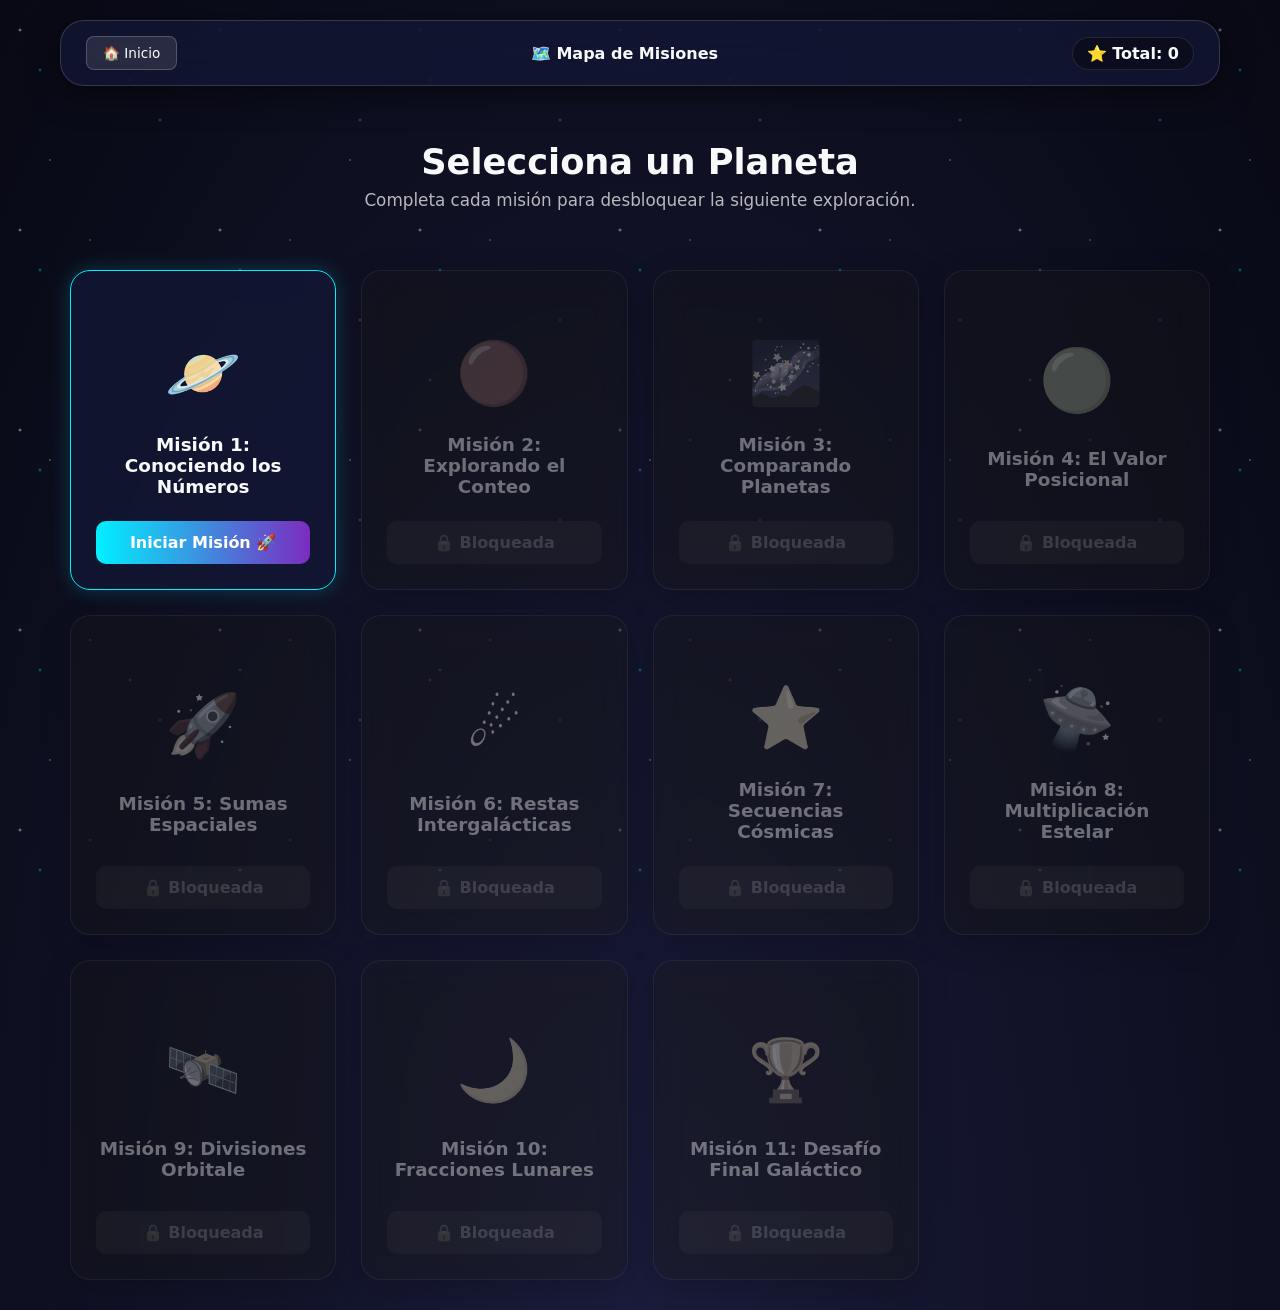
==== commit eb91b7b9: "Update map layout and mission details" ====
--- a/map.html
+++ b/map.html
@@ -7,7 +7,7 @@
     <link rel="stylesheet" href="style.css">
     <style>
         .map-container {
-            max-width: 1100px;
+            max-width: 1200px;
             margin: 0 auto;
             padding: 20px;
         }
@@ -35,10 +35,10 @@
             font-size: 1.05rem;
         }
 
-        /* CUADRÍCULA DE PLANETAS / MISIONES */
+        /* CUADRÍCULA DE 11 PLANETAS EN VARIAS FILAS */
         .planets-grid {
             display: grid;
-            grid-template-columns: repeat(auto-fit, minmax(260px, 1fr));
+            grid-template-columns: repeat(auto-fit, minmax(250px, 1fr));
             gap: 25px;
             margin-top: 20px;
         }
@@ -81,12 +81,12 @@
         }
 
         .planet-icon {
-            font-size: 4rem;
-            margin: 15px 0;
+            font-size: 3.8rem;
+            margin: 12px 0;
         }
 
         .planet-title {
-            font-size: 1.2rem;
+            font-size: 1.15rem;
             font-weight: bold;
             margin-bottom: 15px;
         }
@@ -148,25 +148,28 @@
             <p>Completa cada misión para desbloquear la siguiente exploración.</p>
         </div>
 
-        <!-- Contenedor donde se muestran TODOS los planetas/misiones -->
-        <div class="planets-grid" id="planets-container">
-            <!-- Se generan dinámicamente con JS -->
-        </div>
+        <!-- Contenedor donde se muestran las 11 misiones -->
+        <div class="planets-grid" id="planets-container"></div>
 
     </div>
 
     <script>
-        // LISTA DE TODAS LAS MISIONES DISPONIBLES
+        // LISTA DE LAS 11 MISIONES COMPLETAS
         const misiones = [
             { id: 1, titulo: "Misión 1: Conociendo los Números", icono: "🪐", url: "mission1.html" },
             { id: 2, titulo: "Misión 2: Explorando el Conteo", icono: "🔴", url: "mission2.html" },
-            { id: 3, titulo: "Misión 3: Comparando Planetas", icono: "🪐", url: "mission3.html" },
-            { id: 4, titulo: "Misión 4: Sumas Espaciales", icono: "🚀", url: "mission4.html" },
-            { id: 5, titulo: "Misión 5: Restas Intergalácticas", icono: "☄️", url: "mission5.html" }
+            { id: 3, titulo: "Misión 3: Comparando Planetas", icono: "🌌", url: "mission3.html" },
+            { id: 4, titulo: "Misión 4: El Valor Posicional", icono: "🟢", url: "mission4.html" },
+            { id: 5, titulo: "Misión 5: Sumas Espaciales", icono: "🚀", url: "mission5.html" },
+            { id: 6, titulo: "Misión 6: Restas Intergalácticas", icono: "☄️", url: "mission6.html" },
+            { id: 7, titulo: "Misión 7: Secuencias Cósmicas", icono: "⭐", url: "mission7.html" },
+            { id: 8, titulo: "Misión 8: Multiplicación Estelar", icono: "🛸", url: "mission8.html" },
+            { id: 9, titulo: "Misión 9: Divisiones Orbitale", icono: "🛰️", url: "mission9.html" },
+            { id: 10, titulo: "Misión 10: Fracciones Lunares", icono: "🌙", url: "mission10.html" },
+            { id: 11, titulo: "Misión 11: Desafío Final Galáctico", icono: "🏆", url: "mission11.html" }
         ];
 
         function renderizarMapa() {
-            // Cargar datos guardados
             let data = { stars: 0, completedMissions: [], unlockedMissions: [1] };
             try {
                 const saved = localStorage.getItem("GAME_STATE") || localStorage.getItem("MISION_ESPACIAL_DATA");
@@ -183,7 +186,6 @@
             const container = document.getElementById("planets-container");
             container.innerHTML = "";
 
-            // Renderizar TODAS las misiones registradas
             misiones.forEach(m => {
                 const esCompletada = data.completedMissions.includes(m.id);
                 const esDesbloqueada = data.unlockedMissions.includes(m.id) || m.id === 1;
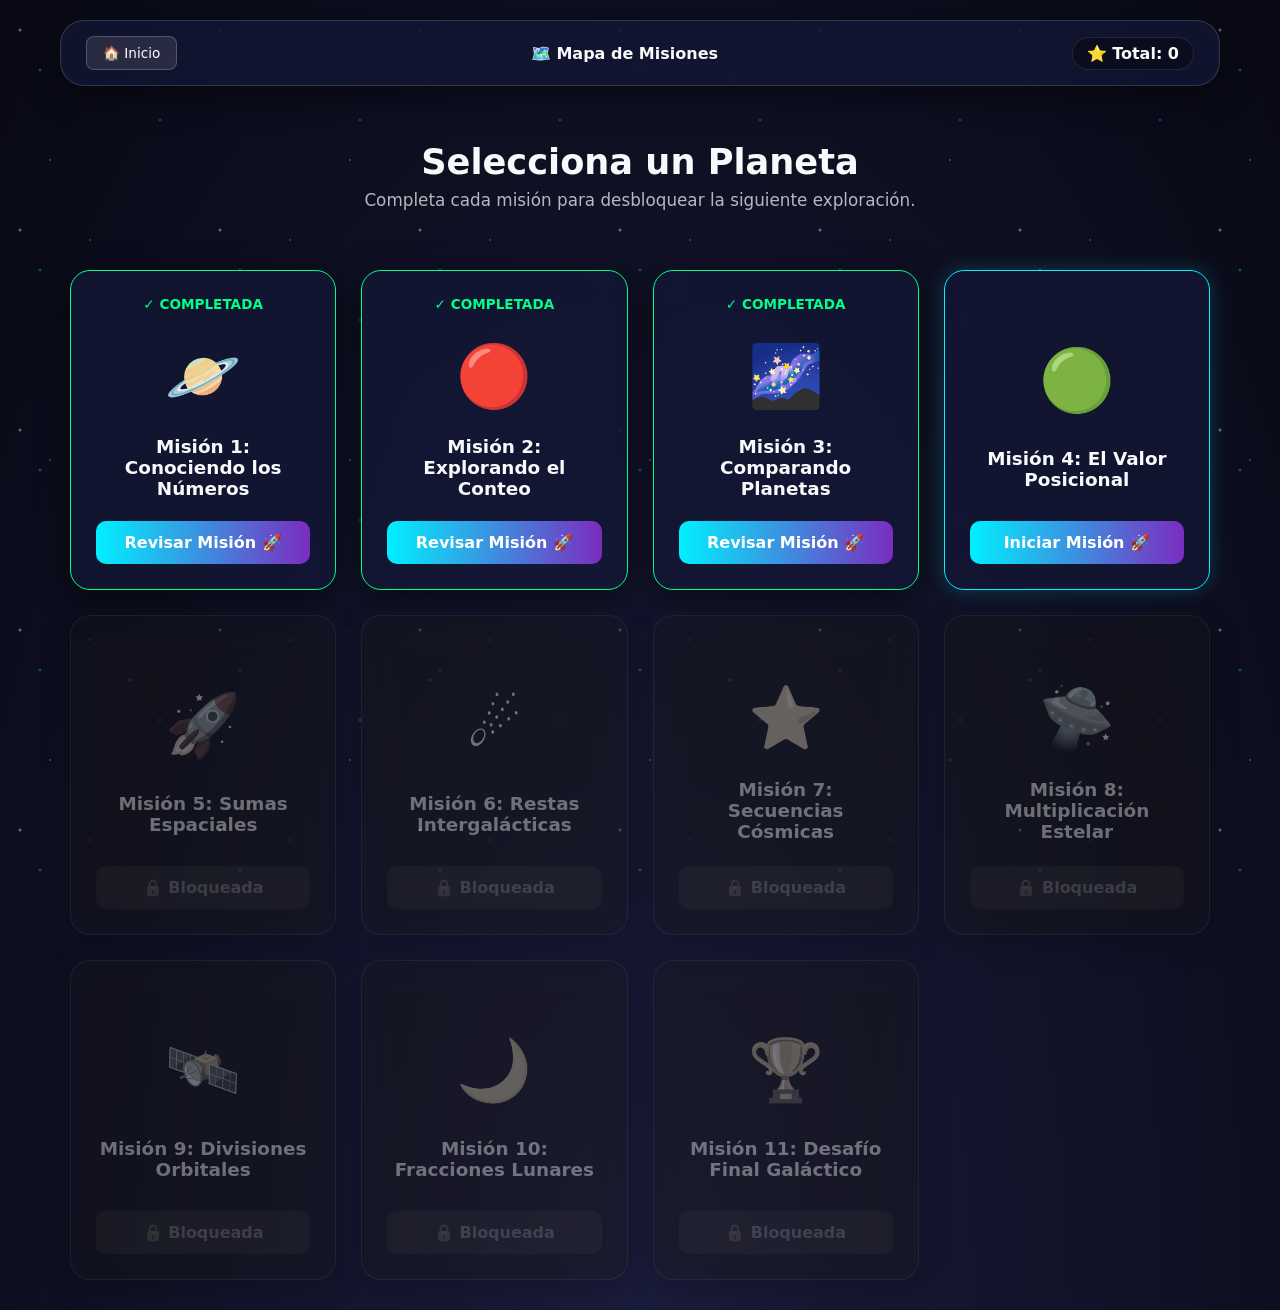
==== commit 3baccb90: "Refactor planet grid and update mission details" ====
--- a/map.html
+++ b/map.html
@@ -35,10 +35,10 @@
             font-size: 1.05rem;
         }
 
-        /* CUADRÍCULA DE 11 PLANETAS EN VARIAS FILAS */
+        /* CUADRÍCULA DE PLANETAS */
         .planets-grid {
             display: grid;
-            grid-template-columns: repeat(auto-fit, minmax(250px, 1fr));
+            grid-template-columns: repeat(auto-fit, minmax(260px, 1fr));
             gap: 25px;
             margin-top: 20px;
         }
@@ -135,26 +135,22 @@
 
     <div class="app-container map-container">
         
-        <!-- Header del Mapa -->
         <header class="glassmorphism map-header">
             <button id="btn-home" class="btn-secondary-space" onclick="window.location.href='index.html'">🏠 Inicio</button>
             <div class="user-pill">🗺️ Mapa de Misiones</div>
             <div class="stat-pill">⭐ Total: <span id="total-stars">0</span></div>
         </header>
 
-        <!-- Título principal -->
         <div class="title-section">
             <h1>Selecciona un Planeta</h1>
             <p>Completa cada misión para desbloquear la siguiente exploración.</p>
         </div>
 
-        <!-- Contenedor donde se muestran las 11 misiones -->
         <div class="planets-grid" id="planets-container"></div>
 
     </div>
 
     <script>
-        // LISTA DE LAS 11 MISIONES COMPLETAS
         const misiones = [
             { id: 1, titulo: "Misión 1: Conociendo los Números", icono: "🪐", url: "mission1.html" },
             { id: 2, titulo: "Misión 2: Explorando el Conteo", icono: "🔴", url: "mission2.html" },
@@ -164,25 +160,27 @@
             { id: 6, titulo: "Misión 6: Restas Intergalácticas", icono: "☄️", url: "mission6.html" },
             { id: 7, titulo: "Misión 7: Secuencias Cósmicas", icono: "⭐", url: "mission7.html" },
             { id: 8, titulo: "Misión 8: Multiplicación Estelar", icono: "🛸", url: "mission8.html" },
-            { id: 9, titulo: "Misión 9: Divisiones Orbitale", icono: "🛰️", url: "mission9.html" },
+            { id: 9, titulo: "Misión 9: Divisiones Orbitales", icono: "🛰️", url: "mission9.html" },
             { id: 10, titulo: "Misión 10: Fracciones Lunares", icono: "🌙", url: "mission10.html" },
             { id: 11, titulo: "Misión 11: Desafío Final Galáctico", icono: "🏆", url: "mission11.html" }
         ];
 
         function renderizarMapa() {
-            let data = { stars: 0, completedMissions: [], unlockedMissions: [1] };
+            let data = { stars: 0, completedMissions: [1, 2, 3], unlockedMissions: [1, 2, 3, 4] };
+            
             try {
                 const saved = localStorage.getItem("GAME_STATE") || localStorage.getItem("MISION_ESPACIAL_DATA");
                 if (saved) {
                     const parsed = JSON.parse(saved);
-                    data.stars = parsed.stars || 0;
-                    data.completedMissions = parsed.completedMissions || [];
-                    data.unlockedMissions = parsed.unlockedMissions || [1];
+                    if (parsed.stars !== undefined) data.stars = parsed.stars;
+                    if (parsed.completedMissions) data.completedMissions = parsed.completedMissions;
+                    if (parsed.unlockedMissions) data.unlockedMissions = parsed.unlockedMissions;
                 }
-            } catch(e) {}
+            } catch(e) {
+                console.error("Error al leer el estado del juego:", e);
+            }
 
             document.getElementById("total-stars").textContent = data.stars;
-
             const container = document.getElementById("planets-container");
             container.innerHTML = "";
 
@@ -197,13 +195,7 @@
 
                 card.className = `glassmorphism planet-card ${estadoClass}`;
 
-                let html = "";
-                if (esCompletada) {
-                    html += `<div class="badge-completed">✓ COMPLETADA</div>`;
-                } else {
-                    html += `<div style="height:21px;"></div>`;
-                }
-
+                let html = esCompletada ? `<div class="badge-completed">✓ COMPLETADA</div>` : `<div style="height:21px;"></div>`;
                 html += `<div class="planet-icon">${m.icono}</div>`;
                 html += `<div class="planet-title">${m.titulo}</div>`;
 
@@ -220,6 +212,8 @@
             });
         }
 
+        // Ejecutar al cargar la página
+        document.addEventListener("DOMContentLoaded", renderizarMapa);
         renderizarMapa();
     </script>
 </body>
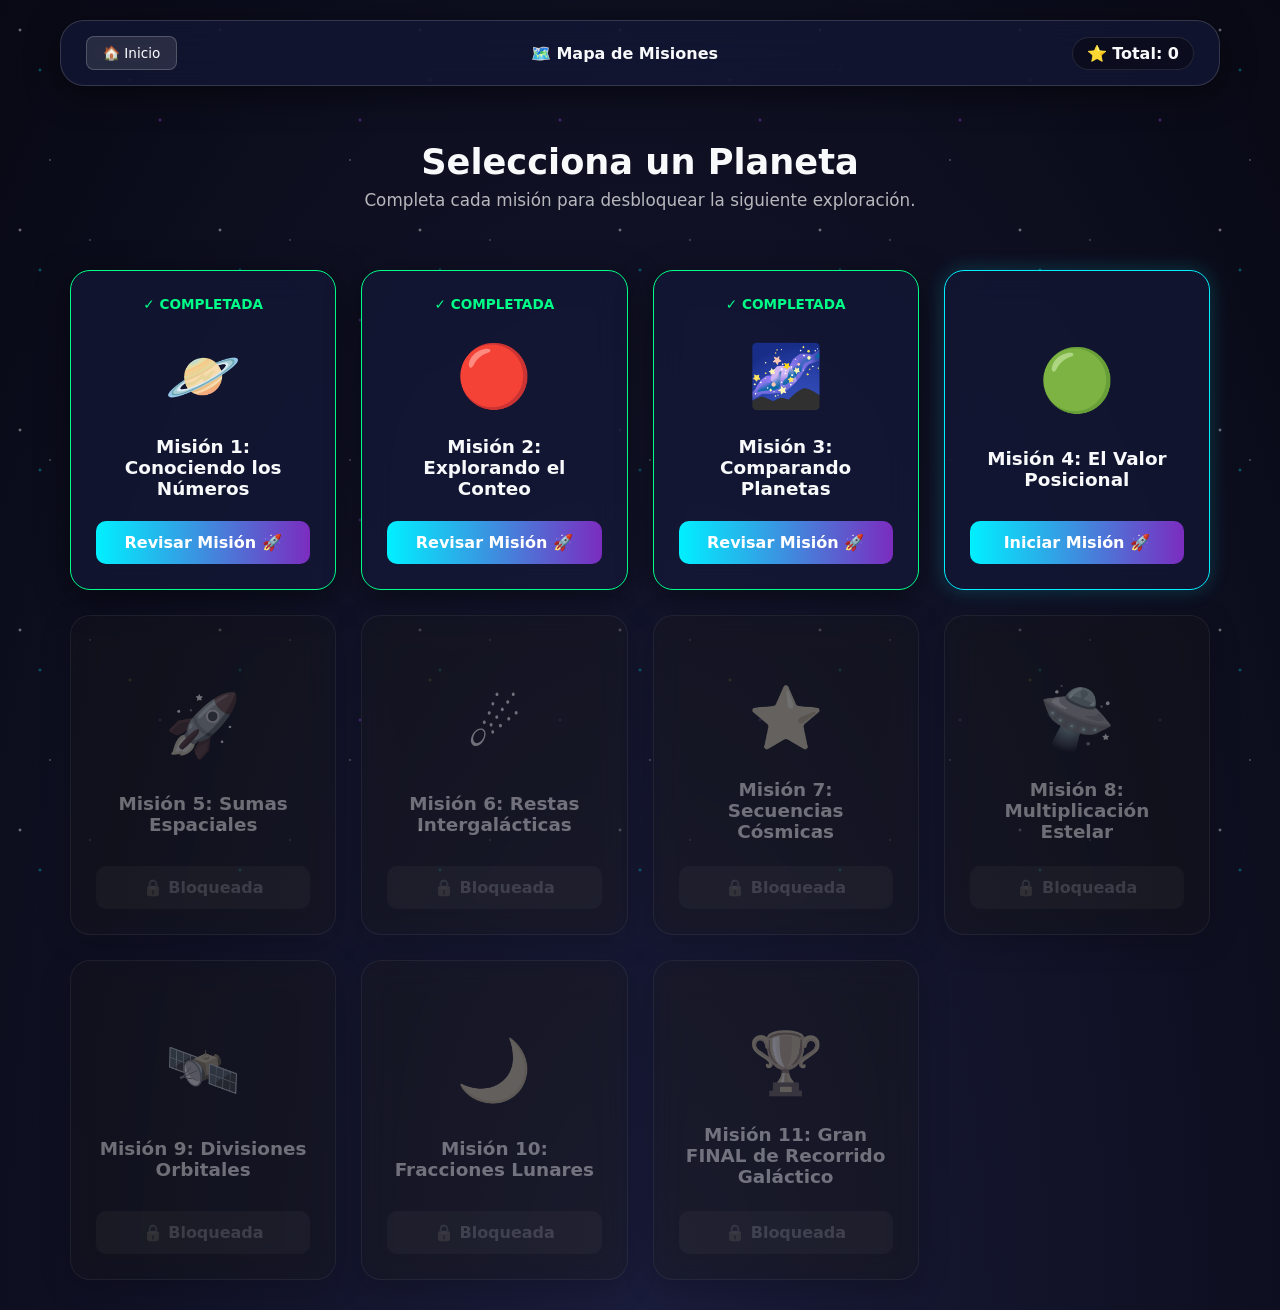
==== commit 53ce2963: "Update title of mission 11 in map.html" ====
--- a/map.html
+++ b/map.html
@@ -162,7 +162,7 @@
             { id: 8, titulo: "Misión 8: Multiplicación Estelar", icono: "🛸", url: "mission8.html" },
             { id: 9, titulo: "Misión 9: Divisiones Orbitales", icono: "🛰️", url: "mission9.html" },
             { id: 10, titulo: "Misión 10: Fracciones Lunares", icono: "🌙", url: "mission10.html" },
-            { id: 11, titulo: "Misión 11: Desafío Final Galáctico", icono: "🏆", url: "mission11.html" }
+            { id: 11, titulo: "Misión 11: Gran FINAL de Recorrido Galáctico", icono: "🏆", url: "mission11.html" }
         ];
 
         function renderizarMapa() {
